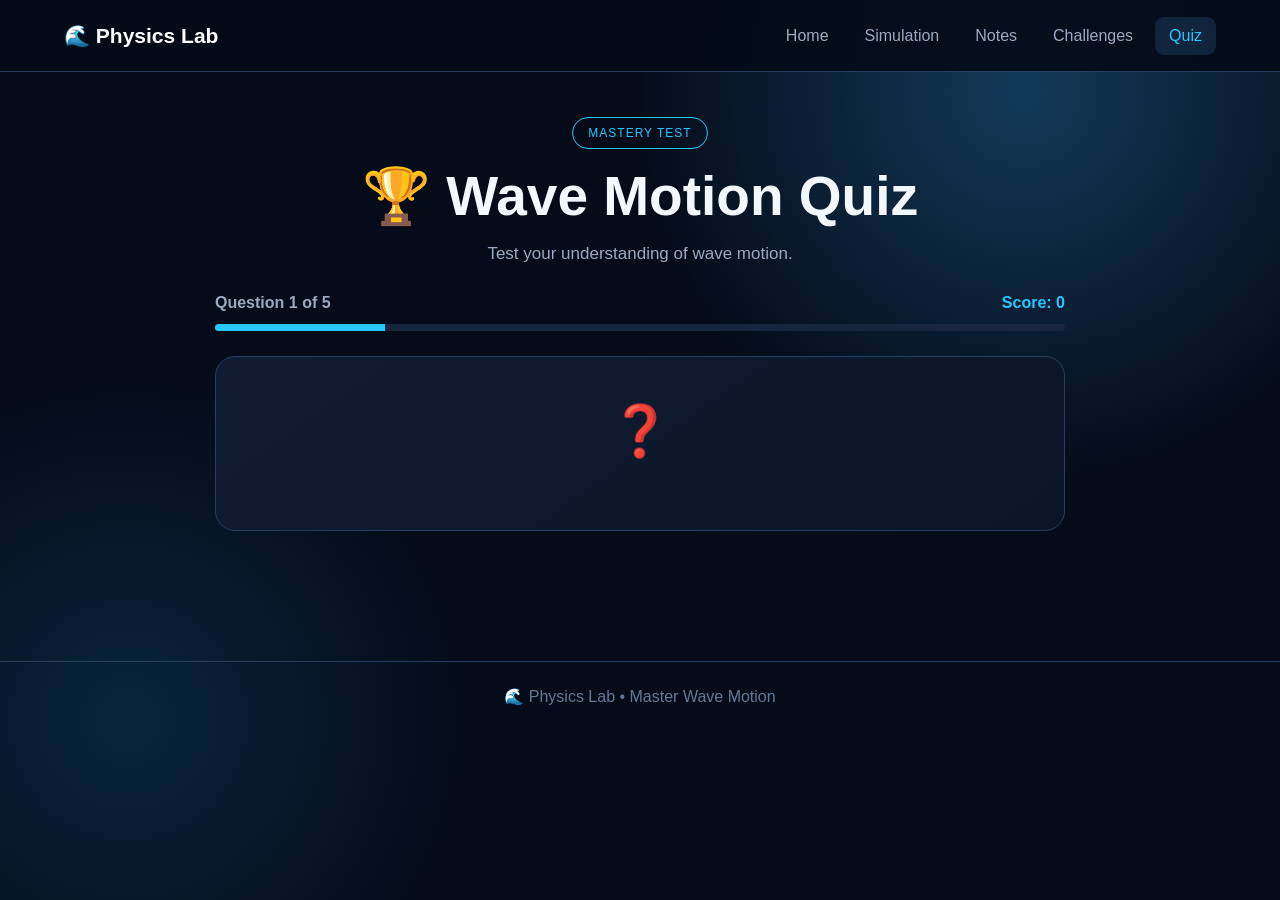
==== quiz.html @ b5ed1e34 "Initial Wave Motion Physics Lab" ====
<!DOCTYPE html>
<html lang="en">

<head>

    <meta charset="UTF-8">

    <meta
        name="viewport"
        content="width=device-width, initial-scale=1.0">

    <title>Wave Motion Quiz</title>

    <link rel="stylesheet" href="style.css">

</head>


<body>


<header class="topbar">

    <div class="logo">
        🌊 <span>Physics Lab</span>
    </div>


    <nav>

        <a href="index.html">
            Home
        </a>

        <a href="simulation.html">
            Simulation
        </a>

        <a href="notes.html">
            Notes
        </a>

        <a href="challenges.html">
            Challenges
        </a>

        <a
            href="quiz.html"
            class="active">
            Quiz
        </a>

    </nav>

</header>


<main class="quiz-page">


    <div class="page-heading center">

        <div class="badge">
            MASTERY TEST
        </div>

        <h1>
            🏆 Wave Motion Quiz
        </h1>

        <p>
            Test your understanding of wave motion.
        </p>

    </div>


    <div class="quiz-container">


        <div class="quiz-top">

            <span id="questionNumber">
                Question 1 of 5
            </span>

            <span id="quizScore">
                Score: 0
            </span>

        </div>


        <div class="quiz-progress">

            <div id="quizProgress">
            </div>

        </div>


        <div class="quiz-card">


            <div class="question-icon">
                ❓
            </div>


            <h2 id="quizQuestion">
            </h2>


            <div id="quizOptions">
            </div>


            <div id="quizFeedback">
            </div>


            <button
                id="nextQuestion"
                class="primary-btn"
                style="display:none;">

                Next Question →

            </button>

        </div>

    </div>


    <div
        id="quizResult"
        class="quiz-result"
        style="display:none;">


        <div class="result-icon">
            🏆
        </div>


        <h2>
            Quiz Completed!
        </h2>


        <p>
            Your final score:
        </p>


        <strong id="finalScore">
        </strong>


        <p id="resultMessage">
        </p>


        <button
            onclick="location.reload()"
            class="primary-btn">

            🔄 Try Again

        </button>

    </div>


</main>


<footer>

    <p>
        🌊 Physics Lab • Master Wave Motion
    </p>

</footer>


<script src="script.js"></script>

</body>

</html>
---- style.css ----
* {
    margin: 0;
    padding: 0;
    box-sizing: border-box;
}

:root {

    --bg: #050b18;

    --panel: #0d192c;

    --panel2: #12233b;

    --border: #263d5d;

    --cyan: #27c7ff;

    --blue: #398cff;

    --text: #f3f8ff;

    --muted: #9baac2;

    --green: #43e6a1;

    --red: #ff647c;

    --yellow: #ffd166;

}


body {

    font-family:
        Arial,
        Helvetica,
        sans-serif;

    background:

        radial-gradient(
            circle at 80% 10%,
            #123a5a 0,
            transparent 30%
        ),

        radial-gradient(
            circle at 10% 80%,
            #09253d 0,
            transparent 25%
        ),

        var(--bg);

    color: var(--text);

    min-height: 100vh;

}


a {

    text-decoration: none;

    color: inherit;

}


/* TOPBAR */

.topbar {

    height: 72px;

    display: flex;

    align-items: center;

    justify-content: space-between;

    padding: 0 5%;

    border-bottom:
        1px solid var(--border);

    background:
        rgba(5,11,23,.92);

    position: sticky;

    top: 0;

    z-index: 100;

    backdrop-filter: blur(15px);

}


.logo {

    font-size: 21px;

    font-weight: bold;

    color: var(--cyan);

}


.logo span {

    color: white;

}


nav {

    display: flex;

    gap: 8px;

}


nav a {

    padding: 10px 14px;

    color: var(--muted);

    border-radius: 9px;

    transition: .3s;

}


nav a:hover,
nav a.active {

    color: var(--cyan);

    background: #10243d;

}


/* COMMON */

main {

    width:
        min(1400px,94%);

    margin: auto;

}


.badge {

    display: inline-block;

    padding: 8px 15px;

    border:
        1px solid var(--cyan);

    color: var(--cyan);

    border-radius: 30px;

    font-size: 12px;

    letter-spacing: 1px;

}


.page-heading {

    padding:
        45px 0 30px;

}


.page-heading h1 {

    font-size:
        clamp(32px,5vw,55px);

    margin:
        15px 0;

}


.page-heading p {

    color: var(--muted);

    font-size: 17px;

}


.center {

    text-align: center;

}


/* BUTTONS */

.primary-btn,
.secondary-btn {

    display: inline-flex;

    justify-content: center;

    align-items: center;

    min-height: 48px;

    padding: 0 23px;

    border-radius: 10px;

    cursor: pointer;

    font-size: 15px;

    font-weight: bold;

    transition: .25s;

}


.primary-btn {

    background:
        linear-gradient(
            135deg,
            #27c7ff,
            #247ee9
        );

    color: #03101c;

    border: none;

    box-shadow:
        0 8px 25px
        rgba(39,199,255,.2);

}


.primary-btn:hover {

    transform:
        translateY(-2px);

    box-shadow:
        0 12px 35px
        rgba(39,199,255,.35);

}


.secondary-btn {

    background: #111f35;

    border:
        1px solid #314764;

    color: white;

}


.secondary-btn:hover {

    border-color:
        var(--cyan);

    color: var(--cyan);

}


.full {

    width: 100%;

    margin-top: 12px;

}


/* HOME */

.home {

    width: 100%;

}


.hero {

    width:
        min(1400px,90%);

    min-height: 590px;

    margin: auto;

    display: grid;

    grid-template-columns:
        1fr 1fr;

    align-items: center;

    gap: 50px;

}


.hero h1 {

    font-size:
        clamp(45px,6vw,75px);

    line-height: 1.05;

    margin: 20px 0;

}


.hero h1 span {

    color: var(--cyan);

}


.hero p {

    max-width: 600px;

    color: var(--muted);

    font-size: 18px;

    line-height: 1.7;

}


.hero-buttons {

    display: flex;

    gap: 15px;

    margin-top: 30px;

}


/* HERO WAVE */

.hero-wave {

    height: 430px;

    position: relative;

    display: flex;

    align-items: center;

    justify-content: center;

}


.wave-circle {

    width: 230px;

    height: 230px;

    border-radius: 50%;

    border:
        2px solid var(--cyan);

    display: flex;

    align-items: center;

    justify-content: center;

    box-shadow:
        0 0 35px
        rgba(39,199,255,.25),

        inset 0 0 30px
        rgba(39,199,255,.08);

    z-index: 2;

}


.wave-symbol {

    font-size: 110px;

    color: var(--cyan);

    text-shadow:
        0 0 25px
        rgba(39,199,255,.7);

}


.floating-card {

    position: absolute;

    background: #101e32;

    border:
        1px solid #2c4667;

    border-radius: 12px;

    padding: 15px 18px;

    box-shadow:
        0 15px 40px
        rgba(0,0,0,.3);

}


.floating-card strong {

    display: block;

    color: var(--cyan);

    font-size: 25px;

    margin-top: 5px;

}


.wave-card1 {

    top: 30px;

    right: 15px;

}


.wave-card2 {

    bottom: 30px;

    left: 15px;

}


.wave-card3 {

    bottom: 80px;

    right: 25px;

}


/* CONCEPT */

.concept-section {

    width:
        min(1400px,90%);

    margin: auto;

    padding:
        50px 0;

}


.concept-section h2 {

    text-align: center;

    font-size: 34px;

}


.section-subtitle {

    text-align: center;

    color: var(--muted);

    margin:
        10px 0 35px;

}


.wave-cards {

    display: grid;

    grid-template-columns:
        repeat(4,1fr);

    gap: 18px;

}


.wave-info-card {

    position: relative;

    padding: 28px;

    min-height: 290px;

    background:
        linear-gradient(
            145deg,
            #101e32,
            #0b1527
        );

    border:
        1px solid var(--border);

    border-radius: 18px;

    overflow: hidden;

    transition: .3s;

}


.wave-info-card:hover {

    transform:
        translateY(-7px);

    border-color:
        var(--cyan);

}


.wave-info-card.featured {

    border-color:
        var(--cyan);

    box-shadow:
        0 0 35px
        rgba(39,199,255,.12);

}


.card-number {

    position: absolute;

    right: 18px;

    top: 10px;

    font-size: 45px;

    font-weight: bold;

    color: #182b46;

}


.card-icon {

    font-size: 38px;

}


.wave-info-card h3 {

    color: var(--cyan);

    margin:
        15px 0 10px;

}


.wave-info-card p {

    color: var(--muted);

    line-height: 1.6;

}


.wave-info-card strong {

    display: block;

    margin-top: 20px;

    color: var(--cyan);

    font-size: 25px;

}


/* HOME FORMULA */

.home-formula {

    width:
        min(900px,90%);

    margin:
        30px auto 70px;

    padding: 35px;

    text-align: center;

    border:
        1px solid var(--cyan);

    border-radius: 18px;

    background:
        #0c1b2f;

    box-shadow:
        0 0 35px
        rgba(39,199,255,.08);

}


.home-formula span {

    color: var(--muted);

    font-size: 12px;

    letter-spacing: 2px;

}


.home-formula strong {

    display: block;

    color: var(--cyan);

    font-size: 55px;

    margin:
        12px 0;

}


.home-formula p {

    color: var(--muted);

}


/* FEATURES */

.features {

    width:
        min(1400px,90%);

    margin: auto;

    padding:
        20px 0 80px;

    display: grid;

    grid-template-columns:
        repeat(4,1fr);

    gap: 15px;

}


.feature {

    text-align: center;

    padding: 25px;

    background: #0c1628;

    border:
        1px solid var(--border);

    border-radius: 14px;

}


.feature span {

    font-size: 35px;

}


.feature h3 {

    margin: 10px;

}


.feature p {

    color: var(--muted);

    line-height: 1.5;

}


/* SIMULATION */

.simulation-layout {

    display: grid;

    grid-template-columns:
        300px 1fr;

    gap: 20px;

}


.control-panel {

    background: #0d182b;

    border:
        1px solid var(--border);

    border-radius: 16px;

    padding: 22px;

    height: fit-content;

    position: sticky;

    top: 90px;

}


.control-panel h2 {

    margin-bottom: 30px;

}


.control {

    margin-bottom: 25px;

}


.control-title {

    display: flex;

    justify-content: space-between;

    margin-bottom: 10px;

}


.control-title strong {

    color: var(--cyan);

}


input[type="range"] {

    width: 100%;

    accent-color:
        var(--cyan);

    cursor: pointer;

}


.range-label {

    display: flex;

    justify-content: space-between;

    color: #71839f;

    font-size: 12px;

    margin-top: 5px;

}


.observation-box {

    margin-top: 20px;

    padding: 15px;

    border-radius: 10px;

    background: #10243d;

    border-left:
        3px solid var(--cyan);

}


.observation-box h3 {

    margin-bottom: 8px;

}


.observation-box p {

    color: var(--muted);

    font-size: 13px;

    line-height: 1.5;

}


.stats {

    display: grid;

    grid-template-columns:
        repeat(4,1fr);

    gap: 12px;

}


.stat {

    background: #0e1a2e;

    border:
        1px solid var(--border);

    padding: 18px;

    border-radius: 12px;

}


.stat span {

    font-size: 11px;

    color: #8294ad;

}


.stat strong {

    display: block;

    margin-top: 7px;

    color: var(--cyan);

    font-size: 22px;

}


/* WAVE STAGE */

.wave-stage {

    height: 440px;

    position: relative;

    margin-top: 15px;

    overflow: hidden;

    border:
        1px solid var(--border);

    border-radius: 16px;

    background:

        linear-gradient(
            #ffffff08 1px,
            transparent 1px
        ),

        linear-gradient(
            90deg,
            #ffffff08 1px,
            transparent 1px
        ),

        #081526;

    background-size:
        45px 45px;

}


.stage-label {

    position: absolute;

    top: 20px;

    left: 20px;

    z-index: 5;

    padding:
        9px 15px;

    background: #132640;

    border:
        1px solid #284768;

    border-radius: 8px;

    color: var(--cyan);

}


.mean-line {

    position: absolute;

    top: 50%;

    left: 0;

    width: 100%;

    border-top:
        1px dashed #526783;

}


#waveCanvas {

    position: absolute;

    left: 0;

    top: 0;

    width: 100%;

    height: 100%;

}


.crest-label,
.trough-label {

    position: absolute;

    right: 20px;

    color: var(--muted);

    font-size: 12px;

}


.crest-label {

    top: 35%;

}


.trough-label {

    bottom: 30%;

}


.axis-label {

    position: absolute;

    bottom: 15px;

    right: 25px;

    color: var(--muted);

}


/* FORMULA */

.formula-panel {

    margin-top: 15px;

    background: #0d192c;

    border:
        1px solid var(--border);

    border-radius: 15px;

    padding: 22px;

}


.formula-header {

    display: flex;

    justify-content: space-between;

    color: var(--cyan);

    font-size: 13px;

    font-weight: bold;

}


.live {

    color: var(--green);

}


.formula {

    display: flex;

    align-items: center;

    justify-content: center;

    gap: 30px;

    margin-top: 20px;

}


.formula small {

    display: block;

    color: var(--muted);

    margin-bottom: 8px;

}


.formula strong {

    font-size: 22px;

    color: var(--cyan);

}


.equals {

    font-size: 30px;

    color: #6d7f98;

}


/* WAVE INFO */

.wave-info-panel {

    display: grid;

    grid-template-columns:
        repeat(3,1fr);

    gap: 15px;

    margin-top: 15px;

}


.wave-info-panel div {

    background: #0d192c;

    border:
        1px solid var(--border);

    border-radius: 12px;

    padding: 20px;

}


.wave-info-panel span {

    color: var(--muted);

    display: block;

    font-size: 11px;

}


.wave-info-panel strong {

    display: block;

    margin-top: 8px;

    color: var(--cyan);

}


/* GRAPH */

.graph-panel {

    margin-top: 15px;

    background: #0d192c;

    border:
        1px solid var(--border);

    border-radius: 15px;

    padding: 22px;

}


.graph-title {

    display: flex;

    justify-content: space-between;

}


.graph-title span {

    color: var(--muted);

    font-size: 13px;

}


#waveGraph {

    width: 100%;

    height: 270px;

    margin-top: 15px;

}


/* LEARNING */

.learning-grid {

    margin-top: 20px;

    display: grid;

    grid-template-columns:
        repeat(3,1fr);

    gap: 15px;

}


.learning-card {

    padding: 25px;

    background: #0d192b;

    border:
        1px solid var(--border);

    border-radius: 14px;

}


.learning-card span {

    font-size: 30px;

}


.learning-card h3 {

    margin:
        10px 0;

}


.learning-card p {

    color: var(--muted);

    line-height: 1.5;

}


.learning-card strong {

    display: block;

    color: var(--cyan);

    margin-top: 15px;

    font-size: 20px;

}


/* NOTES */

.notes-page {

    padding-bottom: 70px;

}


.note-section {

    margin: 25px 0;

    padding: 35px;

    background: #0d192b;

    border:
        1px solid var(--border);

    border-radius: 18px;

}


.highlight-section {

    border-color:
        #1c9dd1;

    box-shadow:
        0 0 30px
        rgba(39,199,255,.08);

}


.law-heading {

    display: flex;

    gap: 20px;

    align-items: center;

}


.big-number {

    font-size: 50px;

    font-weight: bold;

    color: var(--cyan);

}


.law-heading h2 {

    font-size: 30px;

}


.law-heading p {

    color: var(--muted);

    margin-top: 5px;

}


.note-content {

    display: grid;

    grid-template-columns:
        300px 1fr;

    gap: 40px;

    margin-top: 30px;

}


.concept-diagram {

    height: 230px;

    border-radius: 14px;

    background: #081322;

    border:
        1px solid var(--border);

    position: relative;

    overflow: hidden;

}


.mini-wave {

    position: absolute;

    left: 20px;

    right: 20px;

    top: 90px;

    height: 60px;

    border-top:
        4px solid var(--cyan);

    border-radius: 50%;

    transform:
        rotate(0deg);

}


.mean-position {

    position: absolute;

    top: 115px;

    left: 10px;

    right: 10px;

    border-top:
        1px dashed #61728a;

}


.note-content h3 {

    color: var(--cyan);

    margin-bottom: 10px;

}


.note-content p {

    color: var(--muted);

    line-height: 1.7;

    margin-bottom: 20px;

}


.important-note {

    padding: 18px;

    background: #10243c;

    border-left:
        4px solid var(--cyan);

    border-radius: 8px;

    margin: 20px 0;

}


.important-note p {

    margin:
        8px 0 0;

}


.examples {

    list-style: none;

}


.examples li {

    padding: 9px 0;

    color: #c6d2e3;

}


/* TYPES */

.type-grid {

    display: grid;

    grid-template-columns:
        repeat(2,1fr);

    gap: 20px;

    margin-top: 30px;

}


.type-card {

    padding: 25px;

    background: #111f35;

    border:
        1px solid var(--border);

    border-radius: 14px;

}


.type-card h3 {

    color: var(--cyan);

    margin:
        15px 0 8px;

}


.type-card p {

    color: var(--muted);

    line-height: 1.6;

}


.type-card strong {

    display: block;

    margin-top: 15px;

    color: var(--green);

}


.type-visual {

    height: 100px;

    display: flex;

    align-items: center;

    justify-content: center;

    font-size: 40px;

    color: var(--cyan);

    background: #081424;

    border-radius: 10px;

}


/* PARAMETERS */

.parameter-grid {

    display: grid;

    grid-template-columns:
        repeat(4,1fr);

    gap: 15px;

    margin-top: 30px;

}


.parameter-card {

    padding: 22px;

    background: #111f35;

    border-radius: 12px;

    border:
        1px solid var(--border);

}


.parameter-card > strong {

    color: var(--cyan);

    font-size: 35px;

}


.parameter-card h3 {

    margin:
        8px 0;

}


.parameter-card p {

    color: var(--muted);

    line-height: 1.5;

}


/* NOTES FORMULA */

.formula-big {

    margin:
        30px auto;

    width: fit-content;

    font-size: 55px;

    font-weight: bold;

    color: var(--cyan);

    padding:
        25px 50px;

    border:
        1px solid var(--cyan);

    border-radius: 15px;

    box-shadow:
        0 0 30px
        rgba(39,199,255,.12);

}


.formula-explanation {

    display: grid;

    grid-template-columns:
        repeat(3,1fr);

    gap: 15px;

}


.formula-explanation div {

    background: #111f35;

    padding: 20px;

    text-align: center;

    border-radius: 12px;

}


.formula-explanation strong {

    display: block;

    color: var(--cyan);

    font-size: 30px;

}


.formula-explanation span {

    color: var(--muted);

}


/* EXAM NOTES */

.quick-formulas {

    margin-top: 40px;

}


.exam-notes {

    display: grid;

    grid-template-columns:
        repeat(2,1fr);

    gap: 12px;

    margin-top: 20px;

}


.exam-notes div {

    background: #101e32;

    border:
        1px solid var(--border);

    padding: 18px;

    border-radius: 10px;

}


.exam-notes span {

    color: var(--cyan);

    font-weight: bold;

    margin-right: 10px;

}


/* CHALLENGES */

.challenge-page,
.quiz-page {

    padding-bottom: 80px;

}


.challenge-container,
.quiz-container {

    max-width: 850px;

    margin: auto;

}


.challenge-progress,
.quiz-top {

    display: flex;

    justify-content: space-between;

    color: var(--muted);

}


.progress-bar,
.quiz-progress {

    height: 7px;

    background: #17263d;

    border-radius: 20px;

    margin:
        12px 0 25px;

    overflow: hidden;

}


#challengeProgress,
#quizProgress {

    width: 20%;

    height: 100%;

    background: var(--cyan);

    transition: .4s;

}


.challenge-card,
.quiz-card {

    padding: 45px;

    background:
        linear-gradient(
            145deg,
            #101d32,
            #0b1527
        );

    border:
        1px solid var(--border);

    border-radius: 20px;

    text-align: center;

}


.challenge-icon,
.question-icon {

    font-size: 50px;

}


.challenge-card h2,
.quiz-card h2 {

    margin:
        15px 0;

}


.challenge-card p {

    color: #d7e2f0;

    line-height: 1.6;

}


.challenge-options,
#quizOptions {

    display: grid;

    gap: 12px;

    margin-top: 25px;

}


.option-btn {

    width: 100%;

    padding: 17px;

    background: #14243c;

    color: white;

    border:
        1px solid #304765;

    border-radius: 10px;

    cursor: pointer;

    font-size: 15px;

    transition: .2s;

}


.option-btn:hover {

    border-color:
        var(--cyan);

    transform:
        translateY(-2px);

}


.option-btn.correct {

    background:
        rgba(67,230,161,.15);

    border-color:
        var(--green);

}


.option-btn.wrong {

    background:
        rgba(255,100,124,.15);

    border-color:
        var(--red);

}


.feedback {

    min-height: 40px;

    margin:
        15px 0;

    font-weight: bold;

}


.score-card {

    margin-top: 15px;

    padding: 20px;

    text-align: center;

    background: #101d31;

    border-radius: 12px;

}


.score-card span {

    color: var(--muted);

    display: block;

}


.score-card strong {

    display: block;

    color: var(--cyan);

    font-size: 35px;

    margin-top: 5px;

}


/* QUIZ */

.quiz-top {

    font-weight: bold;

}


#quizScore {

    color: var(--cyan);

}


.quiz-result {

    max-width: 600px;

    margin:
        30px auto;

    text-align: center;

    padding: 50px;

    background: #101e33;

    border:
        1px solid var(--cyan);

    border-radius: 20px;

}


.result-icon {

    font-size: 70px;

}


.quiz-result strong {

    display: block;

    font-size: 55px;

    color: var(--cyan);

    margin: 15px;

}


.quiz-result p {

    color: var(--muted);

    margin: 10px;

}


/* FOOTER */

footer {

    padding: 25px;

    text-align: center;

    color: #657895;

    border-top:
        1px solid var(--border);

    margin-top: 50px;

}


/* RESPONSIVE */

@media(max-width:1000px) {

    .hero {

        grid-template-columns: 1fr;

        text-align: center;

        padding:
            60px 0;

    }


    .hero p {

        margin: auto;

    }


    .hero-buttons {

        justify-content: center;

    }


    .wave-cards,
    .features {

        grid-template-columns:
            1fr 1fr;

    }


    .simulation-layout {

        grid-template-columns: 1fr;

    }


    .control-panel {

        position: static;

    }


    .note-content {

        grid-template-columns: 1fr;

    }


    .parameter-grid {

        grid-template-columns:
            1fr 1fr;

    }

}


@media(max-width:650px) {

    nav {

        gap: 2px;

    }


    nav a {

        font-size: 10px;

        padding: 7px;

    }


    .hero h1 {

        font-size: 43px;

    }


    .wave-cards,
    .features,
    .stats,
    .learning-grid,
    .wave-info-panel,
    .parameter-grid,
    .formula-explanation,
    .exam-notes {

        grid-template-columns: 1fr;

    }


    .formula {

        flex-direction: column;

        text-align: center;

    }


    .formula-big {

        font-size: 40px;

        padding: 20px;

    }


    .type-grid {

        grid-template-columns: 1fr;

    }


    .challenge-card,
    .quiz-card,
    .note-section {

        padding: 25px;

    }

}
#waveCanvas {
    display: block;
    width: 100% !important;
    height: 100% !important;
    min-height: 400px;
    background: #071426;
    border-radius: 12px;
}
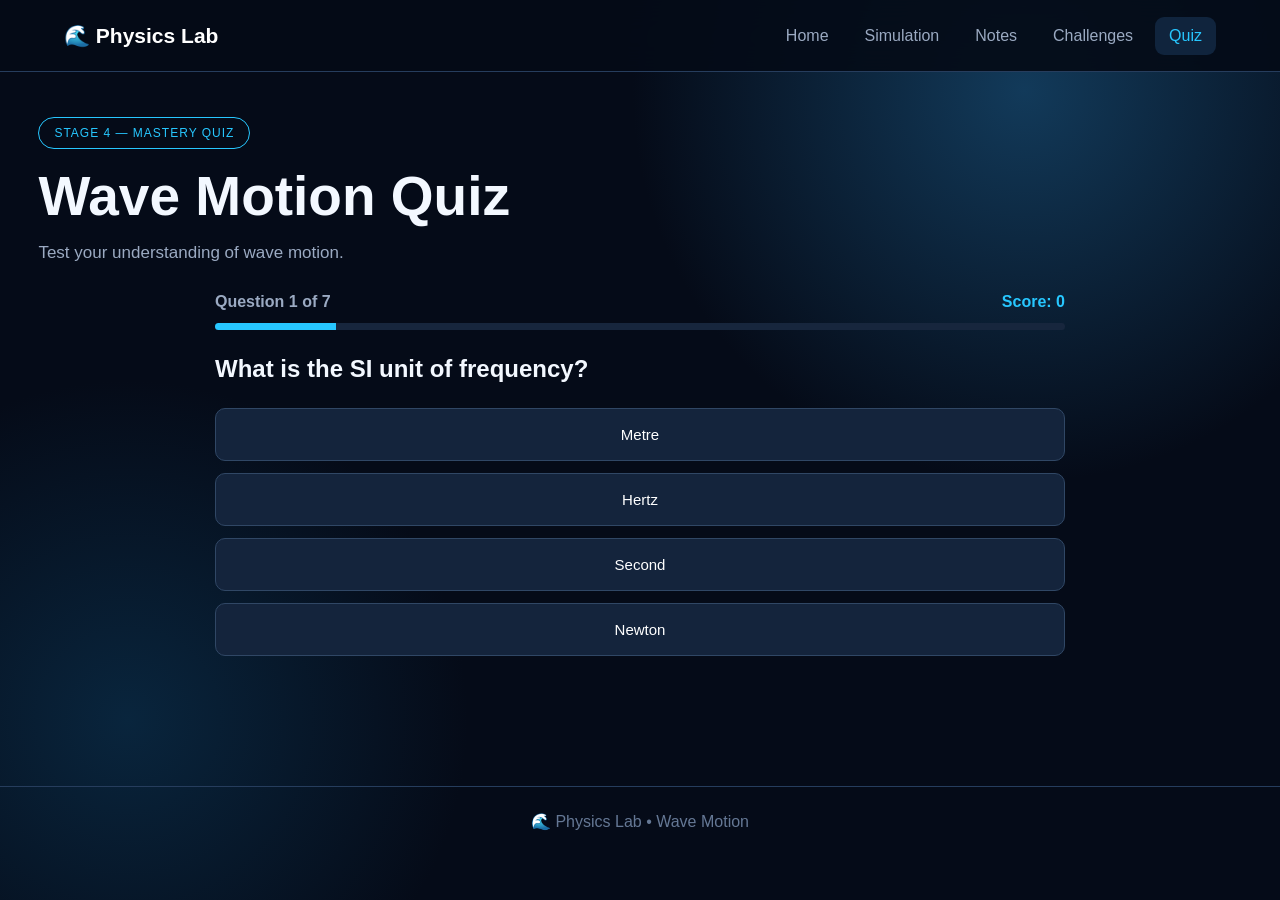
==== commit 922de13b: "Improve wave motion simulation" ====
--- a/quiz.html
+++ b/quiz.html
@@ -44,9 +44,7 @@
             Challenges
         </a>
 
-        <a
-            href="quiz.html"
-            class="active">
+        <a href="quiz.html" class="active">
             Quiz
         </a>
 
@@ -58,82 +56,93 @@
 <main class="quiz-page">
 
 
-    <div class="page-heading center">
-
-        <div class="badge">
-            MASTERY TEST
-        </div>
-
-        <h1>
-            🏆 Wave Motion Quiz
-        </h1>
-
-        <p>
-            Test your understanding of wave motion.
-        </p>
+    <div class="page-heading">
+
+        <div>
+
+            <div class="badge">
+                STAGE 4 — MASTERY QUIZ
+            </div>
+
+            <h1>
+                Wave Motion Quiz
+            </h1>
+
+            <p>
+                Test your understanding of wave motion.
+            </p>
+
+        </div>
 
     </div>
 
 
-    <div class="quiz-container">
+    <!-- QUIZ -->
+
+    <section
+        class="quiz-container">
 
 
         <div class="quiz-top">
 
             <span id="questionNumber">
-                Question 1 of 5
+                Question 1 of 7
             </span>
 
-            <span id="quizScore">
+
+            <strong id="quizScore">
                 Score: 0
-            </span>
-
-        </div>
-
-
-        <div class="quiz-progress">
-
-            <div id="quizProgress">
+            </strong>
+
+        </div>
+
+
+        <div class="progress-bar">
+
+            <div
+                id="quizProgress"
+                class="progress-fill">
             </div>
 
         </div>
 
 
-        <div class="quiz-card">
-
-
-            <div class="question-icon">
-                ❓
-            </div>
-
+        <div class="question-box">
 
             <h2 id="quizQuestion">
+                Loading question...
             </h2>
 
-
-            <div id="quizOptions">
-            </div>
-
-
-            <div id="quizFeedback">
-            </div>
-
-
-            <button
-                id="nextQuestion"
-                class="primary-btn"
-                style="display:none;">
-
-                Next Question →
-
-            </button>
-
-        </div>
-
-    </div>
-
-
-    <div
+        </div>
+
+
+        <div
+            id="quizOptions"
+            class="quiz-options">
+        </div>
+
+
+        <div
+            id="quizFeedback"
+            class="quiz-feedback">
+        </div>
+
+
+        <button
+            id="nextQuestion"
+            class="primary-btn next-btn">
+
+            Next Question →
+
+        </button>
+
+
+    </section>
+
+
+    <!-- RESULT -->
+
+    <section
         id="quizResult"
         class="quiz-result"
         style="display:none;">
@@ -150,27 +159,38 @@
 
 
         <p>
-            Your final score:
+            Your final score
         </p>
 
 
         <strong id="finalScore">
+            0 / 7
         </strong>
 
 
         <p id="resultMessage">
+            Good attempt!
         </p>
 
 
-        <button
-            onclick="location.reload()"
+        <a
+            href="quiz.html"
             class="primary-btn">
 
             🔄 Try Again
 
-        </button>
-
-    </div>
+        </a>
+
+
+        <a
+            href="simulation.html"
+            class="secondary-btn">
+
+            🌊 Back to Simulation
+
+        </a>
+
+    </section>
 
 
 </main>
@@ -179,7 +199,7 @@
 <footer>
 
     <p>
-        🌊 Physics Lab • Master Wave Motion
+        🌊 Physics Lab • Wave Motion
     </p>
 
 </footer>
